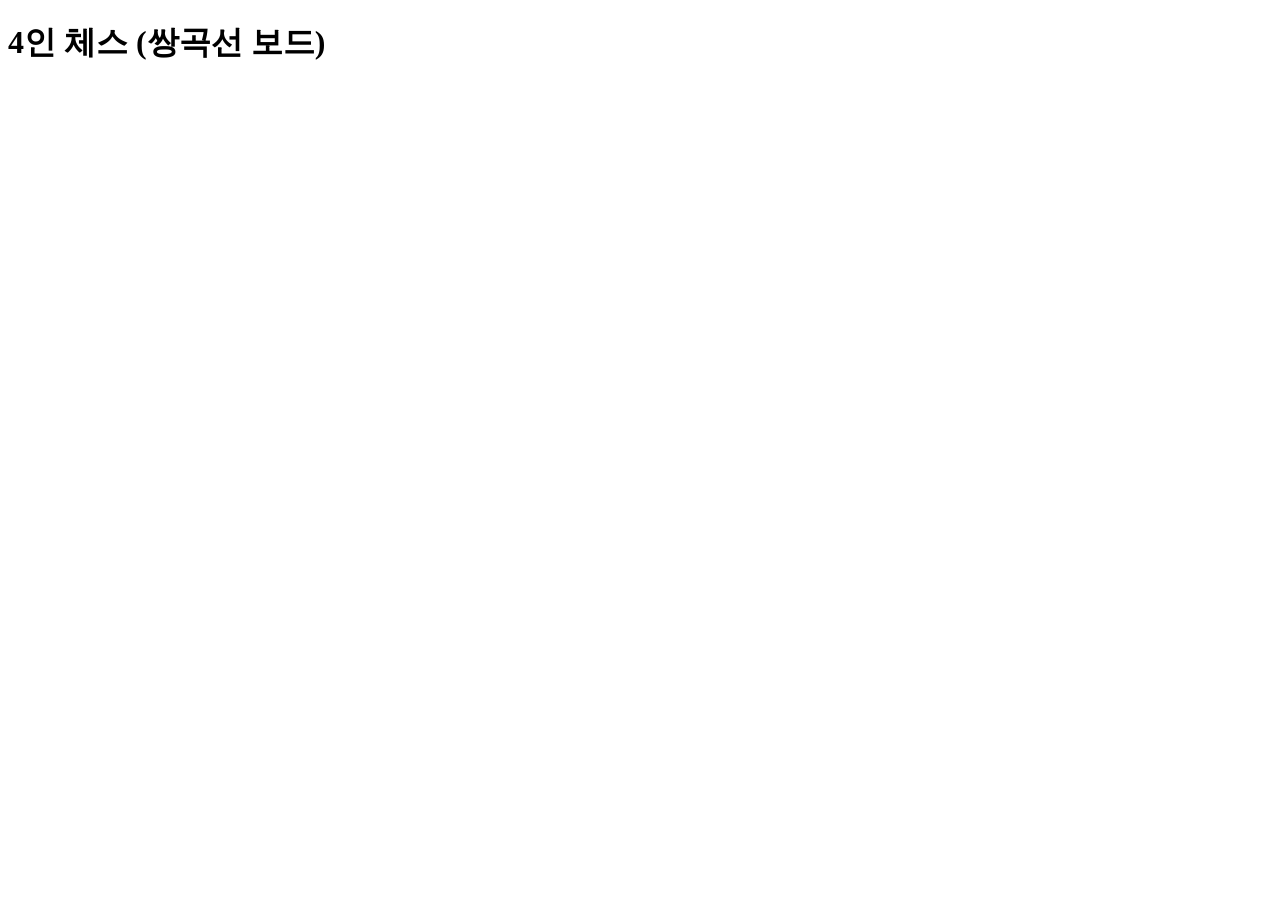
==== 4PChess/index.html @ 66ace62f "Create index.html" ====
<!DOCTYPE html>
<html lang="ko">
<head>
  <meta charset="UTF-8">
  <title>4인 체스 보드</title>
  <link rel="stylesheet" href="style.css">
</head>
<body>

<h1>4인 체스 (쌍곡선 보드)</h1>

<svg id="board" width="800" height="800"></svg>

<script src="script.js"></script>
</body>
</html>
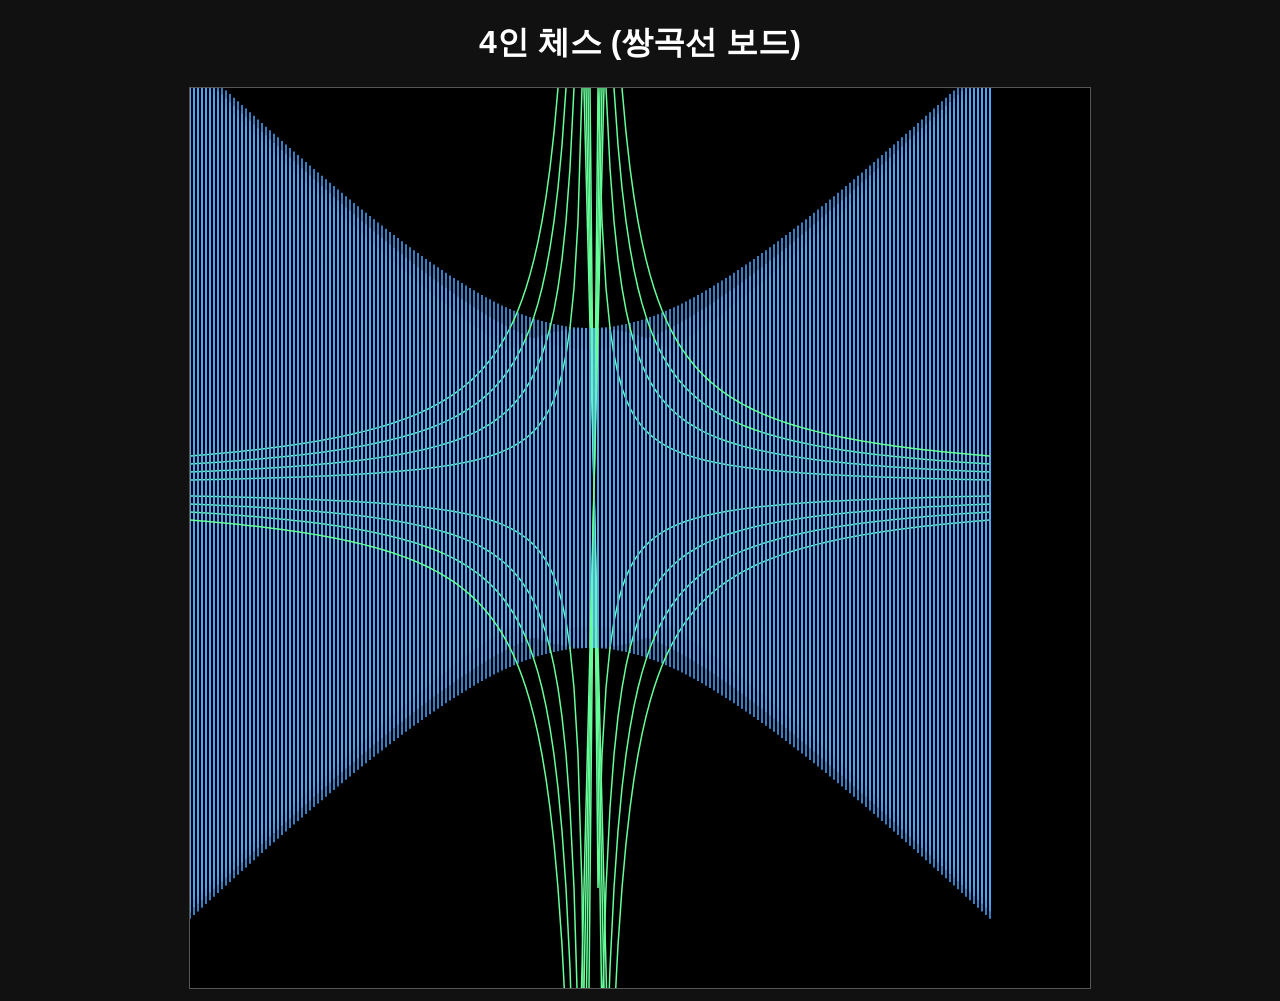
==== commit 35ceb40d: "Update index.html" ====
--- a/4PChess/index.html
+++ b/4PChess/index.html
@@ -6,11 +6,8 @@
   <link rel="stylesheet" href="style.css">
 </head>
 <body>
-
-<h1>4인 체스 (쌍곡선 보드)</h1>
-
-<svg id="board" width="800" height="800"></svg>
-
-<script src="script.js"></script>
+  <h1>4인 체스 (쌍곡선 보드)</h1>
+  <svg id="board" width="900" height="900" viewBox="0 0 900 900"></svg>
+  <script src="script.js"></script>
 </body>
 </html>
--- a/4PChess/style.css
+++ b/4PChess/style.css
@@ -0,0 +1,23 @@
+body {
+  background: #111;
+  color: white;
+  text-align: center;
+  font-family: sans-serif;
+}
+
+#board {
+  background: #000;
+  border: 1px solid #555;
+}
+
+.curve-f {
+  stroke: #4da6ff; /* 파란 곡선 */
+  fill: none;
+  stroke-width: 1.5;
+}
+
+.curve-g {
+  stroke: #66ff99; /* 초록 곡선 */
+  fill: none;
+  stroke-width: 1.5;
+}
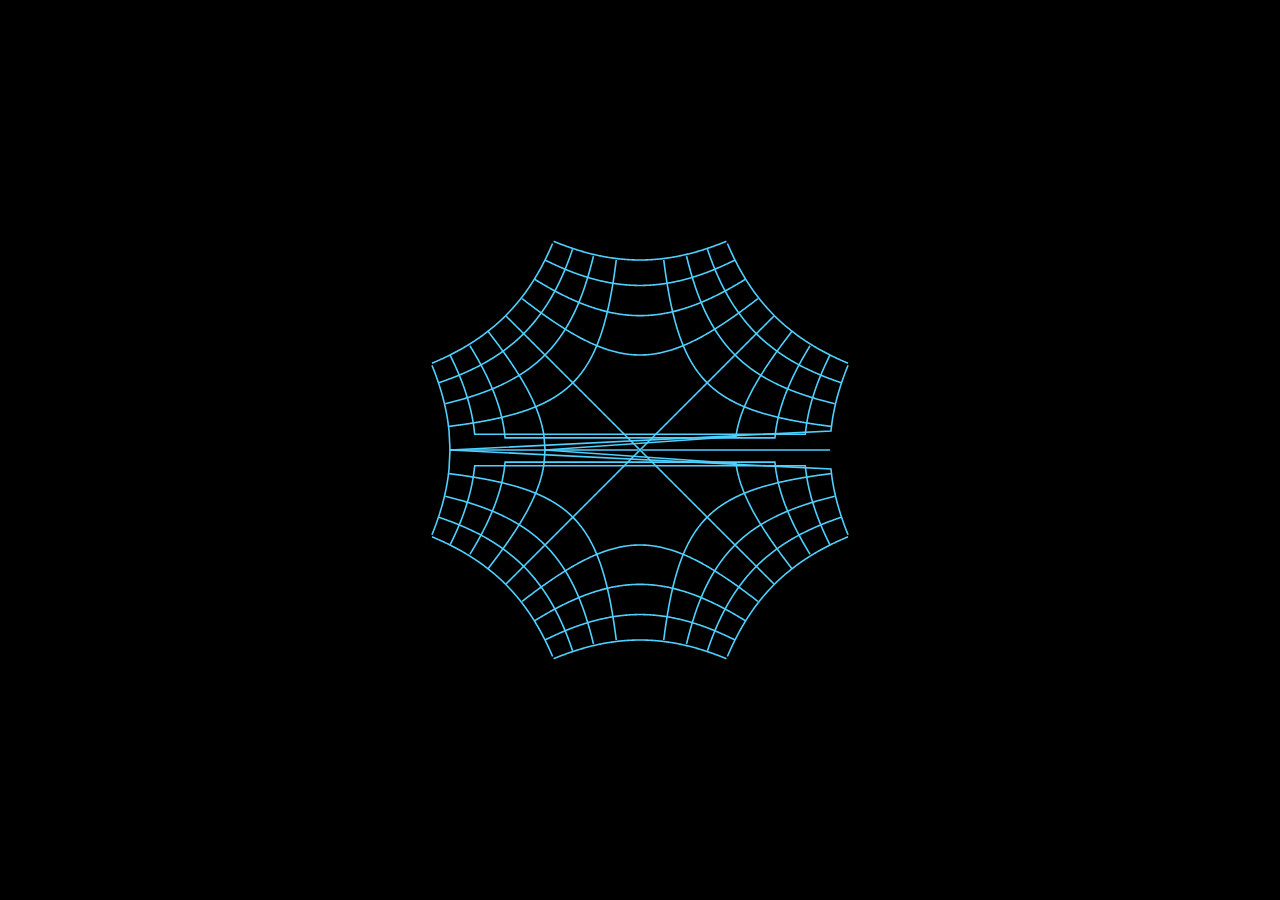
==== commit 7a6e97a8: "Update index.html" ====
--- a/4PChess/index.html
+++ b/4PChess/index.html
@@ -6,7 +6,6 @@
   <link rel="stylesheet" href="style.css">
 </head>
 <body>
-  <h1>4인 체스 (쌍곡선 보드)</h1>
   <svg id="board" width="900" height="900" viewBox="0 0 900 900"></svg>
   <script src="script.js"></script>
 </body>
--- a/4PChess/style.css
+++ b/4PChess/style.css
@@ -1,23 +1,18 @@
 body {
-  background: #111;
-  color: white;
-  text-align: center;
-  font-family: sans-serif;
+  margin: 0;
+  background: black;
+  display: flex;
+  justify-content: center;
+  align-items: center;
+  min-height: 100vh;
 }
 
 #board {
-  background: #000;
-  border: 1px solid #555;
+  background: black;
 }
 
-.curve-f {
-  stroke: #4da6ff; /* 파란 곡선 */
+.board-line {
   fill: none;
-  stroke-width: 1.5;
+  stroke: #4fd1ff;
+  stroke-width: 1.6;
 }
-
-.curve-g {
-  stroke: #66ff99; /* 초록 곡선 */
-  fill: none;
-  stroke-width: 1.5;
-}
